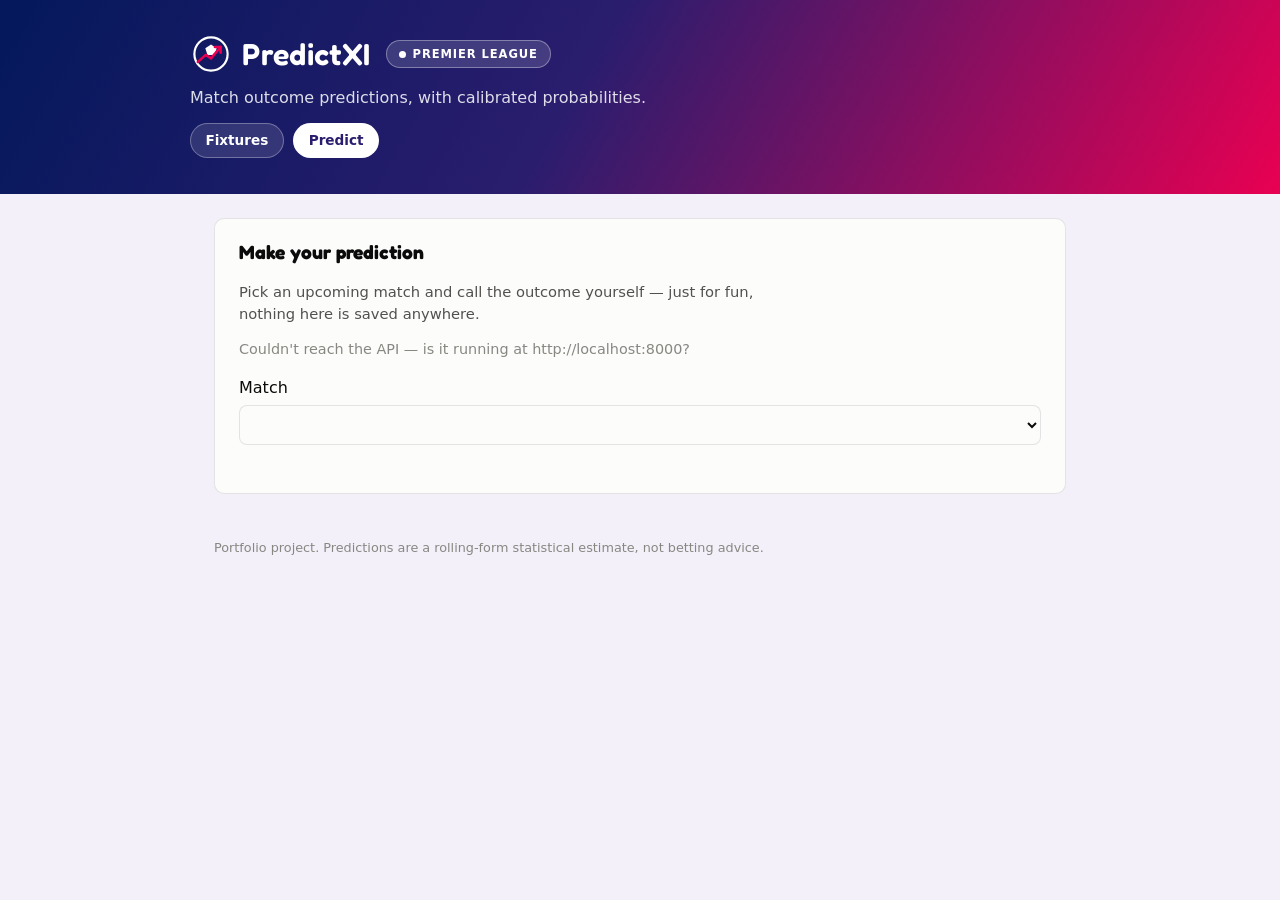
==== frontend/predict.html @ c21c2f23 "Rebrand to PredictXI, redesign frontend, add a Predict-your-own page Rename: app title, page title, " ====
<!doctype html>
<html lang="en">
<head>
  <meta charset="utf-8" />
  <meta name="viewport" content="width=device-width, initial-scale=1" />
  <title>PredictXI — Make your prediction</title>
  <link rel="preconnect" href="https://fonts.googleapis.com" />
  <link rel="preconnect" href="https://fonts.gstatic.com" crossorigin />
  <link href="https://fonts.googleapis.com/css2?family=Fredoka:wght@500;600;700&display=swap" rel="stylesheet" />
  <link rel="stylesheet" href="style.css" />
</head>
<body>
  <header class="page-header">
    <div class="brand-row">
      <div class="brand">
        <svg class="logo-icon" viewBox="0 0 48 48" width="42" height="42" aria-hidden="true">
          <circle cx="24" cy="24" r="19" fill="none" stroke="currentColor" stroke-width="2.5" />
          <polygon points="24,13 30.5,17.5 28,25 20,25 17.5,17.5" fill="currentColor" />
          <path d="M9 33 L18 25 L24 29 L35 16" stroke="#E90052" stroke-width="3"
                fill="none" stroke-linecap="round" stroke-linejoin="round" />
          <path d="M35 16 L35 22.5 M35 16 L28.5 16" stroke="#E90052" stroke-width="3"
                fill="none" stroke-linecap="round" stroke-linejoin="round" />
        </svg>
        <h1>PredictXI</h1>
      </div>
      <div class="pl-badge" aria-label="Premier League themed">
        <span class="pl-badge-dot"></span>
        Premier League
      </div>
    </div>
    <p class="subtitle">Match outcome predictions, with calibrated probabilities.</p>
    <nav class="page-nav">
      <a href="index.html">Fixtures</a>
      <a href="predict.html" class="active">Predict</a>
    </nav>
  </header>

  <main>
    <section class="panel" aria-labelledby="predict-heading">
      <div class="panel-head">
        <h2 id="predict-heading">Make your prediction</h2>
      </div>
      <p class="panel-description">
        Pick an upcoming match and call the outcome yourself — just for fun,
        nothing here is saved anywhere.
      </p>
      <p id="predict-status" class="status-text">Loading fixtures…</p>

      <div class="predict-picker" id="predict-picker" hidden>
        <label for="fixture-select">Match</label>
        <select id="fixture-select"></select>
      </div>

      <div id="predict-choices"></div>
      <div id="predict-result" class="predict-result" hidden></div>
    </section>
  </main>

  <footer class="page-footer">
    <p>Portfolio project. Predictions are a rolling-form statistical estimate, not betting advice.</p>
  </footer>

  <script src="team-colors.js"></script>
  <script src="predict.js"></script>
</body>
</html>
---- frontend/style.css ----
:root {
  color-scheme: light;
  --page-plane:     #f3f0fa;
  --surface-1:      #fcfcfb;
  --text-primary:   #0b0b0b;
  --text-secondary: #52514e;
  --text-muted:     #898781;
  --gridline:       #e1e0d9;
  --baseline:       #c3c2b7;
  --border:         rgba(11, 11, 11, 0.10);

  /* Premier League-inspired theme: blue into pink/magenta. Colors only —
     no reproduction of the league's actual crest/logo artwork (trademarked). */
  --pl-blue:   #04185B;
  --pl-indigo: #2A1D6E;
  --pl-pink:   #E90052;
  --pl-gradient: linear-gradient(120deg, var(--pl-blue) 0%, var(--pl-indigo) 45%, var(--pl-pink) 100%);

  /* Categorical slots (fixed order, never reassigned per-instance) */
  --slot-blue:    #2a78d6;
  --slot-green:   #008300;
  --slot-magenta: #e87ba4;

  /* Calibration chart: logreg / xgboost, always this mapping */
  --logreg-color:  var(--slot-blue);
  --xgboost-color: var(--slot-green);
}

@media (prefers-color-scheme: dark) {
  :root:where(:not([data-theme="light"])) {
    color-scheme: dark;
    --page-plane:     #120b1e;
    --surface-1:      #1a1626;
    --text-primary:   #ffffff;
    --text-secondary: #c3c2b7;
    --text-muted:     #918fae;
    --gridline:       #2c2a3a;
    --baseline:       #3a3750;
    --border:         rgba(255, 255, 255, 0.10);
    --slot-blue:    #3987e5;
    --slot-green:   #008300;
    --slot-magenta: #d55181;
  }
}
:root[data-theme="dark"] {
  color-scheme: dark;
  --page-plane:     #120b1e;
  --surface-1:      #1a1626;
  --text-primary:   #ffffff;
  --text-secondary: #c3c2b7;
  --text-muted:     #918fae;
  --gridline:       #2c2a3a;
  --baseline:       #3a3750;
  --border:         rgba(255, 255, 255, 0.10);
  --slot-blue:    #3987e5;
  --slot-green:   #008300;
  --slot-magenta: #d55181;
}

* { box-sizing: border-box; }

body {
  margin: 0;
  background: var(--page-plane);
  color: var(--text-primary);
  font-family: system-ui, -apple-system, "Segoe UI", sans-serif;
  line-height: 1.45;
}

h1, h2, h3, h4, .team-name {
  font-family: "Fredoka", system-ui, -apple-system, "Segoe UI", sans-serif;
}

.page-header {
  background: var(--pl-gradient);
  padding: 2rem 1.5rem 2.25rem;
}

.brand-row {
  max-width: 900px;
  margin: 0 auto;
  display: flex;
  align-items: center;
  gap: 1rem;
  flex-wrap: wrap;
}

.brand {
  display: flex;
  align-items: center;
  gap: 0.65rem;
  color: #ffffff;
}
.logo-icon { color: #ffffff; flex-shrink: 0; }

.page-header h1 {
  margin: 0;
  font-size: 1.9rem;
  font-weight: 600;
  color: #ffffff;
  letter-spacing: 0.01em;
}

.pl-badge {
  display: inline-flex;
  align-items: center;
  gap: 0.4rem;
  padding: 0.3rem 0.75rem;
  border-radius: 999px;
  background: rgba(255, 255, 255, 0.14);
  border: 1px solid rgba(255, 255, 255, 0.35);
  color: #ffffff;
  font-size: 0.72rem;
  font-weight: 600;
  letter-spacing: 0.08em;
  text-transform: uppercase;
}
.pl-badge-dot {
  width: 7px;
  height: 7px;
  border-radius: 50%;
  background: #ffffff;
  display: inline-block;
}

.subtitle {
  max-width: 900px;
  margin: 0.6rem auto 0;
  color: rgba(255, 255, 255, 0.85);
}

.page-nav {
  max-width: 900px;
  margin: 0.9rem auto 0;
  display: flex;
  gap: 0.6rem;
}
.page-nav a {
  padding: 0.4rem 0.9rem;
  border-radius: 999px;
  background: rgba(255, 255, 255, 0.12);
  border: 1px solid rgba(255, 255, 255, 0.3);
  color: #ffffff;
  text-decoration: none;
  font-size: 0.85rem;
  font-weight: 600;
}
.page-nav a.active { background: #ffffff; color: var(--pl-indigo); }

main {
  max-width: 900px;
  margin: 0 auto;
  padding: 1.5rem 1.5rem 2rem;
  display: flex;
  flex-direction: column;
  gap: 1.5rem;
}

.panel {
  background: var(--surface-1);
  border: 1px solid var(--border);
  border-radius: 10px;
  padding: 1.25rem 1.5rem 1.5rem;
}

.panel-head {
  display: flex;
  align-items: baseline;
  justify-content: space-between;
  flex-wrap: wrap;
  gap: 0.5rem;
}
.panel-head h2 { margin: 0; font-size: 1.2rem; }

.panel-description {
  color: var(--text-secondary);
  font-size: 0.92rem;
  max-width: 60ch;
}

.status-text {
  color: var(--text-muted);
  font-size: 0.9rem;
}
.status-text[hidden] { display: none; }

.matchweek-heading {
  margin: 1.25rem 0 0.25rem;
  font-size: 1.05rem;
  font-weight: 600;
  color: var(--pl-indigo);
}
:root[data-theme="dark"] .matchweek-heading { color: var(--slot-magenta); }
@media (prefers-color-scheme: dark) {
  :root:where(:not([data-theme="light"])) .matchweek-heading { color: var(--slot-magenta); }
}

.date-heading {
  margin: 0.75rem 0 0.5rem;
  font-size: 0.85rem;
  font-weight: 600;
  color: var(--text-muted);
  text-transform: uppercase;
  letter-spacing: 0.04em;
  padding-bottom: 0.35rem;
  border-bottom: 1px solid var(--gridline);
}

.fixtures-list {
  list-style: none;
  margin: 0 0 0.5rem;
  padding: 0;
  display: flex;
  flex-direction: column;
  gap: 0.9rem;
}

.fixture-card {
  border: 1px solid var(--border);
  border-radius: 8px;
  padding: 0.85rem 1rem;
}

.fixture-matchup {
  display: flex;
  align-items: center;
  justify-content: space-between;
  gap: 0.6rem;
  flex-wrap: wrap;
}

.team-row {
  display: flex;
  align-items: center;
  gap: 0.5rem;
  min-width: 0;
}
.team-crest {
  width: 26px;
  height: 26px;
  object-fit: contain;
  flex-shrink: 0;
}
.team-crest-placeholder {
  border-radius: 50%;
  background: var(--gridline);
}
.team-color-dot {
  width: 10px;
  height: 10px;
  border-radius: 50%;
  border: 1px solid rgba(0, 0, 0, 0.2);
  flex-shrink: 0;
}
.team-name {
  font-weight: 600;
  font-size: 1rem;
  white-space: nowrap;
  overflow: hidden;
  text-overflow: ellipsis;
}
.vs {
  color: var(--text-muted);
  font-size: 0.8rem;
  flex-shrink: 0;
}

.fixture-kickoff {
  color: var(--text-muted);
  font-size: 0.82rem;
  margin: 0.35rem 0 0.6rem;
}

.prob-values {
  display: flex;
  justify-content: space-between;
  font-size: 0.82rem;
  color: var(--text-secondary);
  margin-bottom: 0.3rem;
  font-variant-numeric: tabular-nums;
}

.prob-bar {
  display: flex;
  height: 10px;
  border-radius: 5px;
  overflow: hidden;
  background: var(--gridline);
}
.prob-bar > span {
  height: 100%;
  box-shadow: inset 0 0 0 1px rgba(0, 0, 0, 0.15);
}
.prob-bar .draw { background: var(--baseline); }

.chart-wrap {
  position: relative;
  height: 340px;
  margin-top: 0.75rem;
}

.table-view { margin-top: 1rem; font-size: 0.85rem; }
.table-view summary {
  cursor: pointer;
  color: var(--text-secondary);
}
.table-view table {
  border-collapse: collapse;
  margin-top: 0.75rem;
  width: 100%;
}
.table-view th, .table-view td {
  text-align: right;
  padding: 0.3rem 0.6rem;
  border-bottom: 1px solid var(--gridline);
  font-variant-numeric: tabular-nums;
}
.table-view th:first-child, .table-view td:first-child { text-align: left; }
.table-view th { color: var(--text-muted); font-weight: 600; }

/* Predict-your-own page */
.predict-picker {
  display: flex;
  flex-direction: column;
  gap: 0.4rem;
  margin: 1rem 0 1.5rem;
}
.predict-picker select {
  padding: 0.6rem 0.75rem;
  border-radius: 8px;
  border: 1px solid var(--border);
  background: var(--surface-1);
  color: var(--text-primary);
  font-size: 0.95rem;
}

.predict-choice-row {
  display: grid;
  grid-template-columns: 1fr auto 1fr;
  gap: 0.75rem;
  align-items: stretch;
  margin: 1rem 0;
}
.predict-choice-btn {
  display: flex;
  flex-direction: column;
  align-items: center;
  gap: 0.5rem;
  padding: 1.1rem 0.75rem;
  border-radius: 10px;
  border: 2px solid var(--border);
  background: var(--surface-1);
  cursor: pointer;
  font-family: "Fredoka", system-ui, sans-serif;
  font-weight: 600;
  font-size: 0.95rem;
  color: var(--text-primary);
  transition: transform 0.08s ease, border-color 0.15s ease;
}
.predict-choice-btn:hover { transform: translateY(-2px); }
.predict-choice-btn.selected {
  border-color: var(--chosen-color, var(--pl-pink));
  box-shadow: 0 0 0 3px color-mix(in srgb, var(--chosen-color, var(--pl-pink)) 20%, transparent);
}
.predict-choice-btn .crest-lg { width: 40px; height: 40px; object-fit: contain; }
.predict-choice-btn .draw-icon {
  width: 40px;
  height: 40px;
  border-radius: 50%;
  background: var(--gridline);
  display: flex;
  align-items: center;
  justify-content: center;
  font-size: 0.75rem;
  color: var(--text-muted);
}

.predict-result {
  margin-top: 1rem;
  padding: 1rem 1.1rem;
  border-radius: 8px;
  background: var(--page-plane);
  border: 1px solid var(--border);
  font-size: 0.95rem;
}
.predict-result[hidden] { display: none; }
.predict-result strong { font-family: "Fredoka", system-ui, sans-serif; }

.page-footer {
  max-width: 900px;
  margin: 0 auto;
  padding: 0 1.5rem 2rem;
  color: var(--text-muted);
  font-size: 0.8rem;
}
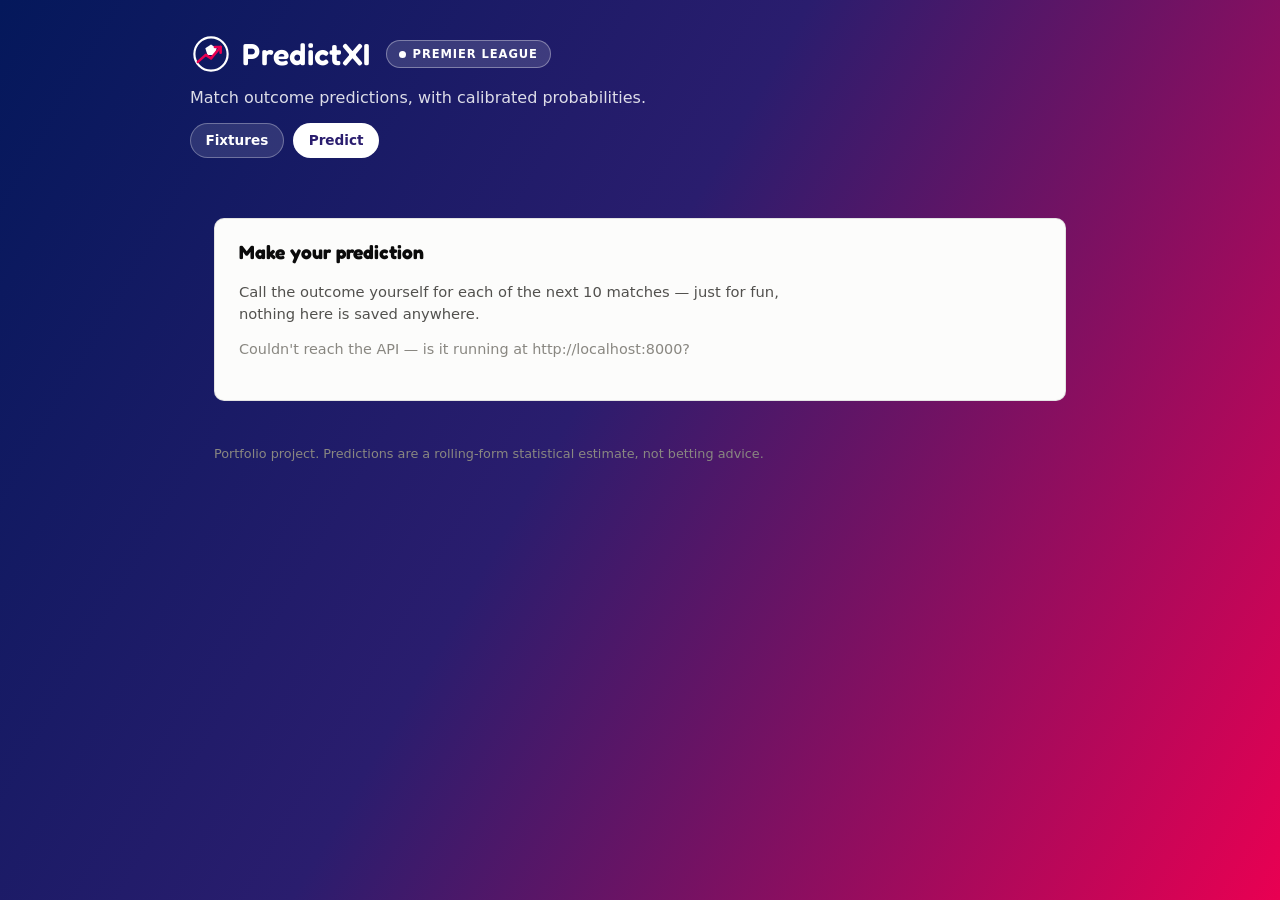
==== commit fb10aef0: "Predict page: show all 10 matches at once; full-page gradient background predict.html/predict.js: re" ====
--- a/frontend/predict.html
+++ b/frontend/predict.html
@@ -41,18 +41,12 @@
         <h2 id="predict-heading">Make your prediction</h2>
       </div>
       <p class="panel-description">
-        Pick an upcoming match and call the outcome yourself — just for fun,
-        nothing here is saved anywhere.
+        Call the outcome yourself for each of the next 10 matches — just for
+        fun, nothing here is saved anywhere.
       </p>
       <p id="predict-status" class="status-text">Loading fixtures…</p>
 
-      <div class="predict-picker" id="predict-picker" hidden>
-        <label for="fixture-select">Match</label>
-        <select id="fixture-select"></select>
-      </div>
-
-      <div id="predict-choices"></div>
-      <div id="predict-result" class="predict-result" hidden></div>
+      <div id="predict-fixtures" class="predict-fixtures-list"></div>
     </section>
   </main>
 
--- a/frontend/style.css
+++ b/frontend/style.css
@@ -61,7 +61,8 @@
 
 body {
   margin: 0;
-  background: var(--page-plane);
+  background: var(--pl-gradient);
+  background-attachment: fixed;
   color: var(--text-primary);
   font-family: system-ui, -apple-system, "Segoe UI", sans-serif;
   line-height: 1.45;
@@ -72,7 +73,6 @@
 }
 
 .page-header {
-  background: var(--pl-gradient);
   padding: 2rem 1.5rem 2.25rem;
 }
 
@@ -188,11 +188,7 @@
   margin: 1.25rem 0 0.25rem;
   font-size: 1.05rem;
   font-weight: 600;
-  color: var(--pl-indigo);
-}
-:root[data-theme="dark"] .matchweek-heading { color: var(--slot-magenta); }
-@media (prefers-color-scheme: dark) {
-  :root:where(:not([data-theme="light"])) .matchweek-heading { color: var(--slot-magenta); }
+  color: var(--text-primary);
 }
 
 .date-heading {
@@ -318,42 +314,30 @@
 .table-view th:first-child, .table-view td:first-child { text-align: left; }
 .table-view th { color: var(--text-muted); font-weight: 600; }
 
-/* Predict-your-own page */
-.predict-picker {
-  display: flex;
-  flex-direction: column;
-  gap: 0.4rem;
-  margin: 1rem 0 1.5rem;
-}
-.predict-picker select {
-  padding: 0.6rem 0.75rem;
-  border-radius: 8px;
-  border: 1px solid var(--border);
-  background: var(--surface-1);
-  color: var(--text-primary);
-  font-size: 0.95rem;
-}
+/* Predict-your-own page — one card per fixture, all visible at once */
+.predict-fixtures-list { margin-top: 1rem; }
+.predict-fixture-card .fixture-matchup { margin-bottom: 0.25rem; }
 
 .predict-choice-row {
   display: grid;
   grid-template-columns: 1fr auto 1fr;
-  gap: 0.75rem;
+  gap: 0.6rem;
   align-items: stretch;
-  margin: 1rem 0;
+  margin: 0.75rem 0;
 }
 .predict-choice-btn {
   display: flex;
   flex-direction: column;
   align-items: center;
-  gap: 0.5rem;
-  padding: 1.1rem 0.75rem;
+  gap: 0.35rem;
+  padding: 0.7rem 0.5rem;
   border-radius: 10px;
   border: 2px solid var(--border);
   background: var(--surface-1);
   cursor: pointer;
   font-family: "Fredoka", system-ui, sans-serif;
   font-weight: 600;
-  font-size: 0.95rem;
+  font-size: 0.85rem;
   color: var(--text-primary);
   transition: transform 0.08s ease, border-color 0.15s ease;
 }
@@ -362,26 +346,26 @@
   border-color: var(--chosen-color, var(--pl-pink));
   box-shadow: 0 0 0 3px color-mix(in srgb, var(--chosen-color, var(--pl-pink)) 20%, transparent);
 }
-.predict-choice-btn .crest-lg { width: 40px; height: 40px; object-fit: contain; }
+.predict-choice-btn .crest-lg { width: 28px; height: 28px; object-fit: contain; }
 .predict-choice-btn .draw-icon {
-  width: 40px;
-  height: 40px;
+  width: 28px;
+  height: 28px;
   border-radius: 50%;
   background: var(--gridline);
   display: flex;
   align-items: center;
   justify-content: center;
-  font-size: 0.75rem;
+  font-size: 0.6rem;
   color: var(--text-muted);
 }
 
 .predict-result {
-  margin-top: 1rem;
-  padding: 1rem 1.1rem;
+  margin-top: 0.5rem;
+  padding: 0.75rem 0.9rem;
   border-radius: 8px;
   background: var(--page-plane);
   border: 1px solid var(--border);
-  font-size: 0.95rem;
+  font-size: 0.88rem;
 }
 .predict-result[hidden] { display: none; }
 .predict-result strong { font-family: "Fredoka", system-ui, sans-serif; }
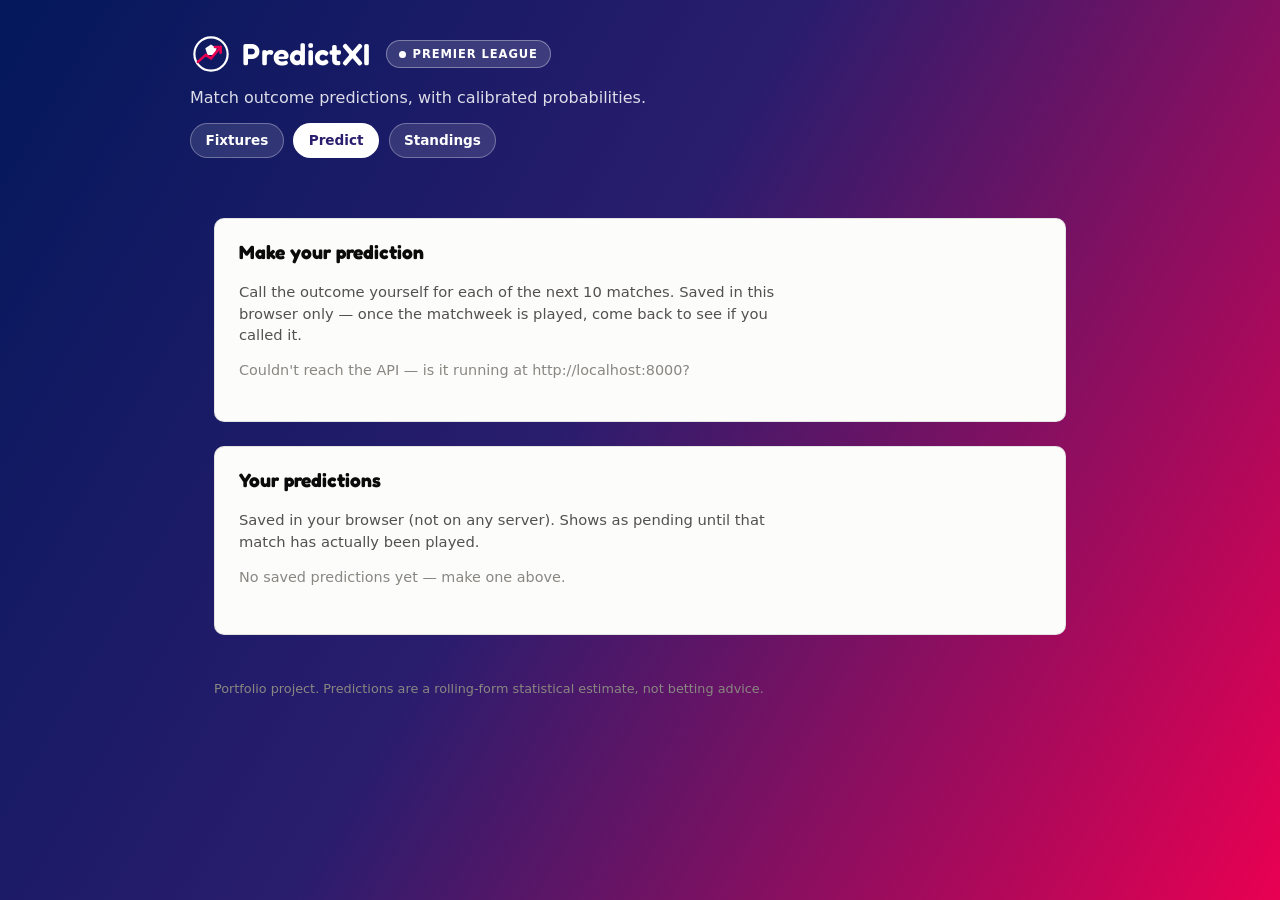
==== commit 74abb234: "Save predictions locally and let users check them after the match Adds GET /result (season + home/aw" ====
--- a/frontend/predict.html
+++ b/frontend/predict.html
@@ -32,6 +32,7 @@
     <nav class="page-nav">
       <a href="index.html">Fixtures</a>
       <a href="predict.html" class="active">Predict</a>
+      <a href="standings.html">Standings</a>
     </nav>
   </header>
 
@@ -41,12 +42,25 @@
         <h2 id="predict-heading">Make your prediction</h2>
       </div>
       <p class="panel-description">
-        Call the outcome yourself for each of the next 10 matches — just for
-        fun, nothing here is saved anywhere.
+        Call the outcome yourself for each of the next 10 matches. Saved in
+        this browser only — once the matchweek is played, come back to see
+        if you called it.
       </p>
       <p id="predict-status" class="status-text">Loading fixtures…</p>
 
       <div id="predict-fixtures" class="predict-fixtures-list"></div>
+    </section>
+
+    <section class="panel" aria-labelledby="my-predictions-heading">
+      <div class="panel-head">
+        <h2 id="my-predictions-heading">Your predictions</h2>
+      </div>
+      <p class="panel-description">
+        Saved in your browser (not on any server). Shows as pending until
+        that match has actually been played.
+      </p>
+      <p id="my-predictions-status" class="status-text">No saved predictions yet — make one above.</p>
+      <ul id="my-predictions-list" class="fixtures-list"></ul>
     </section>
   </main>
 
--- a/frontend/style.css
+++ b/frontend/style.css
@@ -15,15 +15,6 @@
   --pl-indigo: #2A1D6E;
   --pl-pink:   #E90052;
   --pl-gradient: linear-gradient(120deg, var(--pl-blue) 0%, var(--pl-indigo) 45%, var(--pl-pink) 100%);
-
-  /* Categorical slots (fixed order, never reassigned per-instance) */
-  --slot-blue:    #2a78d6;
-  --slot-green:   #008300;
-  --slot-magenta: #e87ba4;
-
-  /* Calibration chart: logreg / xgboost, always this mapping */
-  --logreg-color:  var(--slot-blue);
-  --xgboost-color: var(--slot-green);
 }
 
 @media (prefers-color-scheme: dark) {
@@ -37,9 +28,6 @@
     --gridline:       #2c2a3a;
     --baseline:       #3a3750;
     --border:         rgba(255, 255, 255, 0.10);
-    --slot-blue:    #3987e5;
-    --slot-green:   #008300;
-    --slot-magenta: #d55181;
   }
 }
 :root[data-theme="dark"] {
@@ -52,9 +40,6 @@
   --gridline:       #2c2a3a;
   --baseline:       #3a3750;
   --border:         rgba(255, 255, 255, 0.10);
-  --slot-blue:    #3987e5;
-  --slot-green:   #008300;
-  --slot-magenta: #d55181;
 }
 
 * { box-sizing: border-box; }
@@ -255,6 +240,12 @@
   overflow: hidden;
   text-overflow: ellipsis;
 }
+.team-position {
+  font-weight: 400;
+  font-size: 0.78rem;
+  color: var(--text-muted);
+  font-family: system-ui, -apple-system, "Segoe UI", sans-serif;
+}
 .vs {
   color: var(--text-muted);
   font-size: 0.8rem;
@@ -265,6 +256,22 @@
   color: var(--text-muted);
   font-size: 0.82rem;
   margin: 0.35rem 0 0.6rem;
+}
+
+.likely-score {
+  font-size: 0.85rem;
+  color: var(--text-secondary);
+  margin: 0 0 0.5rem;
+}
+.likely-score strong { color: var(--text-primary); }
+
+.match-stats {
+  display: flex;
+  flex-direction: column;
+  gap: 0.15rem;
+  font-size: 0.78rem;
+  color: var(--text-muted);
+  margin-bottom: 0.6rem;
 }
 
 .prob-values {
@@ -289,30 +296,32 @@
 }
 .prob-bar .draw { background: var(--baseline); }
 
-.chart-wrap {
-  position: relative;
-  height: 340px;
-  margin-top: 0.75rem;
-}
-
-.table-view { margin-top: 1rem; font-size: 0.85rem; }
-.table-view summary {
-  cursor: pointer;
-  color: var(--text-secondary);
-}
-.table-view table {
+.standings-table {
   border-collapse: collapse;
-  margin-top: 0.75rem;
   width: 100%;
-}
-.table-view th, .table-view td {
+  margin-top: 0.5rem;
+  font-size: 0.85rem;
+}
+.standings-table th, .standings-table td {
   text-align: right;
-  padding: 0.3rem 0.6rem;
+  padding: 0.4rem 0.5rem;
   border-bottom: 1px solid var(--gridline);
   font-variant-numeric: tabular-nums;
 }
-.table-view th:first-child, .table-view td:first-child { text-align: left; }
-.table-view th { color: var(--text-muted); font-weight: 600; }
+.standings-table th:nth-child(2), .standings-table td:nth-child(2) { text-align: left; }
+.standings-table th {
+  color: var(--text-muted);
+  font-weight: 600;
+  font-size: 0.75rem;
+  text-transform: uppercase;
+  letter-spacing: 0.03em;
+}
+.standings-team {
+  display: flex;
+  align-items: center;
+  gap: 0.5rem;
+}
+.standings-team .team-crest { width: 20px; height: 20px; }
 
 /* Predict-your-own page — one card per fixture, all visible at once */
 .predict-fixtures-list { margin-top: 1rem; }
@@ -359,16 +368,24 @@
   color: var(--text-muted);
 }
 
-.predict-result {
-  margin-top: 0.5rem;
-  padding: 0.75rem 0.9rem;
-  border-radius: 8px;
-  background: var(--page-plane);
-  border: 1px solid var(--border);
-  font-size: 0.88rem;
-}
-.predict-result[hidden] { display: none; }
-.predict-result strong { font-family: "Fredoka", system-ui, sans-serif; }
+.my-prediction-card .fixture-matchup {
+  justify-content: flex-start;
+  gap: 0.5rem;
+}
+.my-prediction-card .team-name { font-size: 0.92rem; }
+.my-prediction-pick, .my-prediction-outcome {
+  font-size: 0.85rem;
+  color: var(--text-secondary);
+  margin: 0.15rem 0;
+}
+.pick-correct {
+  color: #1a8f3c;
+  font-weight: 600;
+}
+.pick-incorrect {
+  color: #d33;
+  font-weight: 600;
+}
 
 .page-footer {
   max-width: 900px;
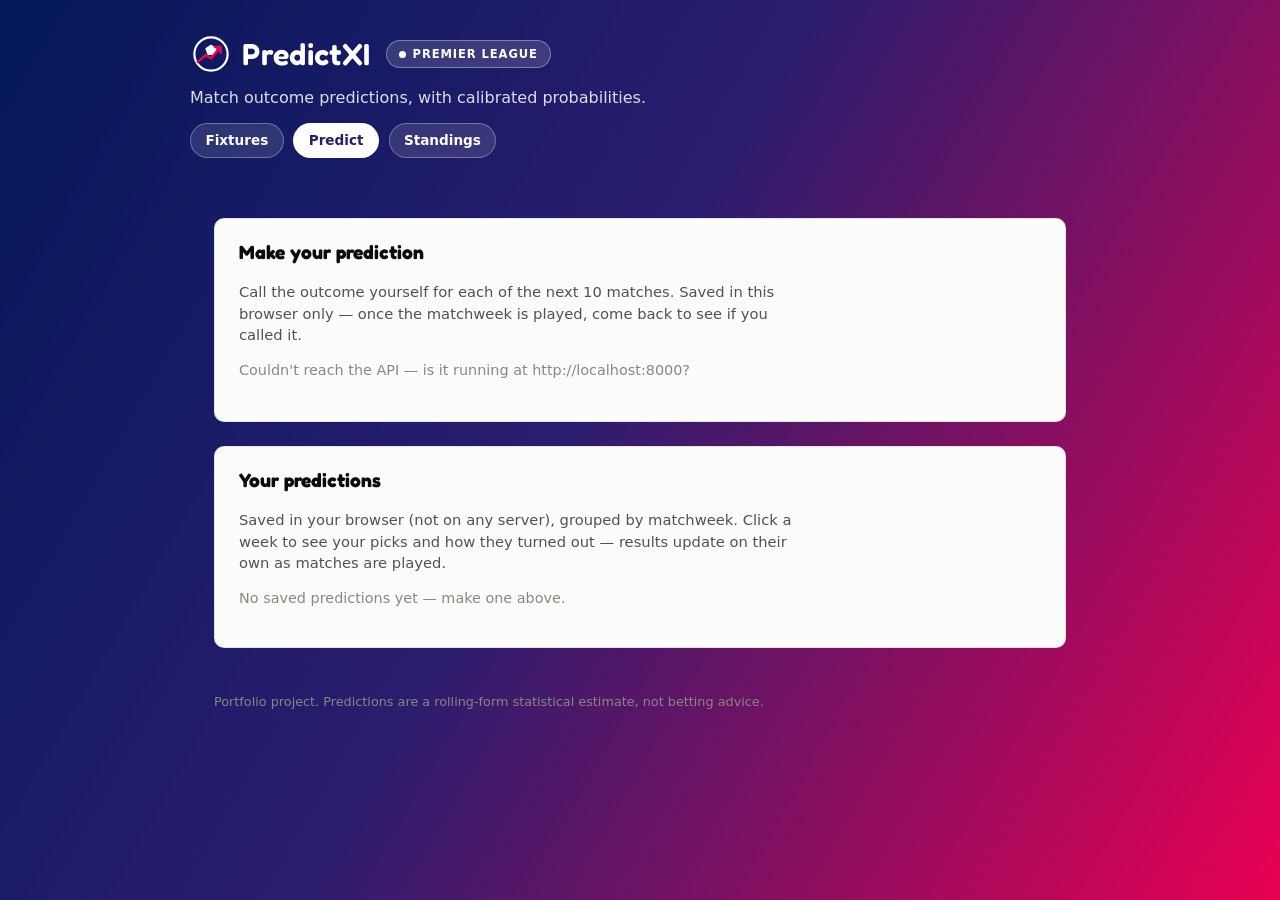
==== commit ef2d631b: "Auto-refresh live data and group saved predictions by matchweek The API now refreshes finished match" ====
--- a/frontend/predict.html
+++ b/frontend/predict.html
@@ -56,11 +56,12 @@
         <h2 id="my-predictions-heading">Your predictions</h2>
       </div>
       <p class="panel-description">
-        Saved in your browser (not on any server). Shows as pending until
-        that match has actually been played.
+        Saved in your browser (not on any server), grouped by matchweek.
+        Click a week to see your picks and how they turned out — results
+        update on their own as matches are played.
       </p>
       <p id="my-predictions-status" class="status-text">No saved predictions yet — make one above.</p>
-      <ul id="my-predictions-list" class="fixtures-list"></ul>
+      <div id="my-predictions-list" class="week-groups"></div>
     </section>
   </main>
 
--- a/frontend/style.css
+++ b/frontend/style.css
@@ -378,6 +378,49 @@
   color: var(--text-secondary);
   margin: 0.15rem 0;
 }
+.week-groups { display: flex; flex-direction: column; gap: 0.6rem; }
+.week-group {
+  border: 1px solid var(--border);
+  border-radius: 12px;
+  background: var(--surface-1);
+}
+.week-group > summary {
+  list-style: none;
+  cursor: pointer;
+  display: flex;
+  align-items: center;
+  justify-content: space-between;
+  gap: 1rem;
+  padding: 0.8rem 1rem;
+  font-family: "Fredoka", system-ui, sans-serif;
+  font-weight: 600;
+}
+.week-group > summary::-webkit-details-marker { display: none; }
+.week-group > summary::before {
+  content: "▸";
+  color: var(--text-muted);
+  transition: transform 0.15s ease;
+}
+.week-group[open] > summary::before { transform: rotate(90deg); }
+.week-title { flex: 1; }
+.week-meta {
+  display: flex;
+  align-items: baseline;
+  gap: 0.6rem;
+  font-family: system-ui, sans-serif;
+  font-weight: 400;
+  font-size: 0.82rem;
+  color: var(--text-secondary);
+}
+.week-record {
+  font-family: "Fredoka", system-ui, sans-serif;
+  font-weight: 700;
+  font-size: 1.15rem;
+  letter-spacing: 0.02em;
+}
+.week-count { color: var(--text-muted); }
+.week-group .fixtures-list { padding: 0 1rem 1rem; }
+
 .pick-correct {
   color: #1a8f3c;
   font-weight: 600;
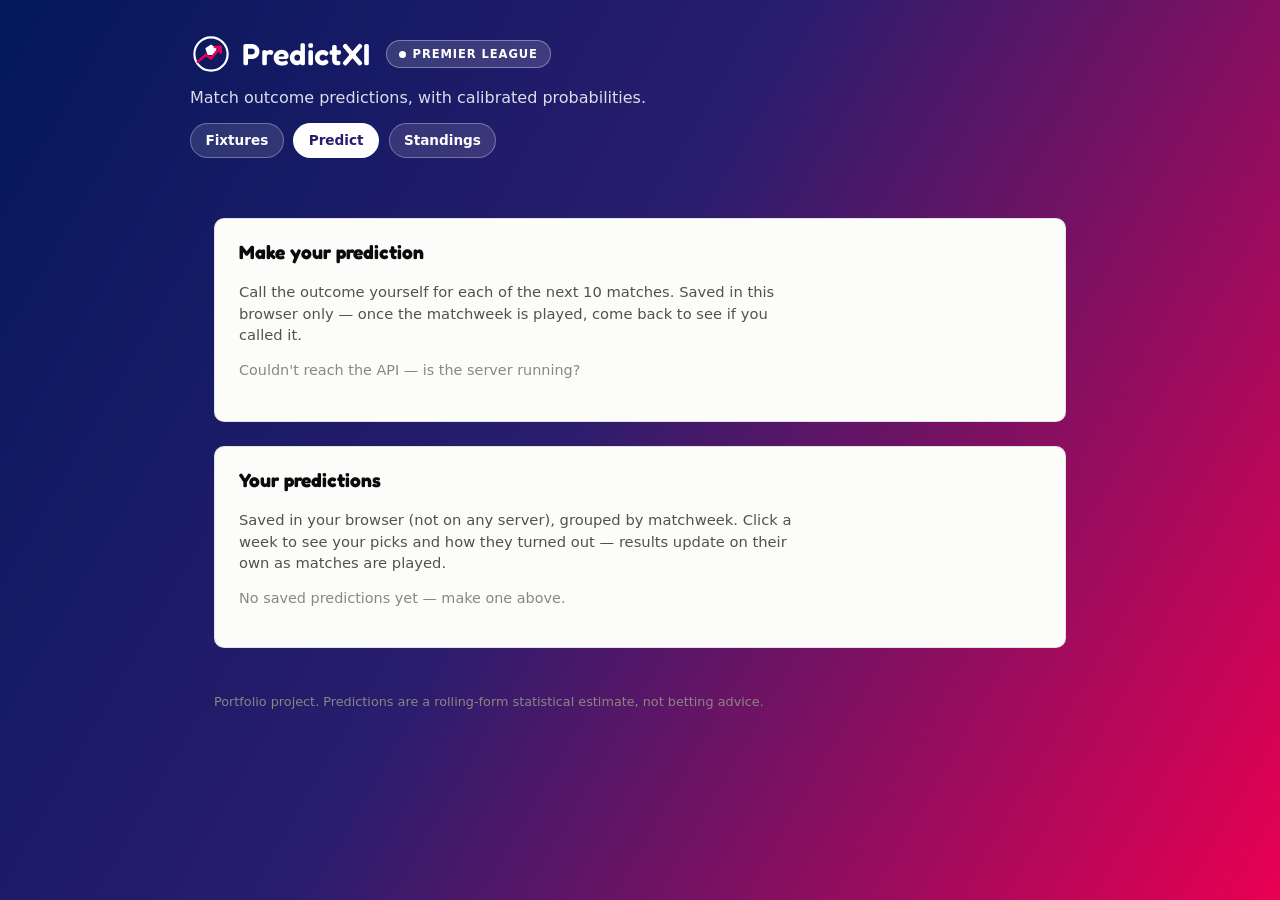
==== commit a040e02c: "Call the API on the page's own origin instead of localhost The frontend hardcoded http://localhost:8" ====
--- a/frontend/predict.html
+++ b/frontend/predict.html
@@ -69,6 +69,8 @@
     <p>Portfolio project. Predictions are a rolling-form statistical estimate, not betting advice.</p>
   </footer>
 
+  <script src="config.js"></script>
+
   <script src="team-colors.js"></script>
   <script src="predict.js"></script>
 </body>
